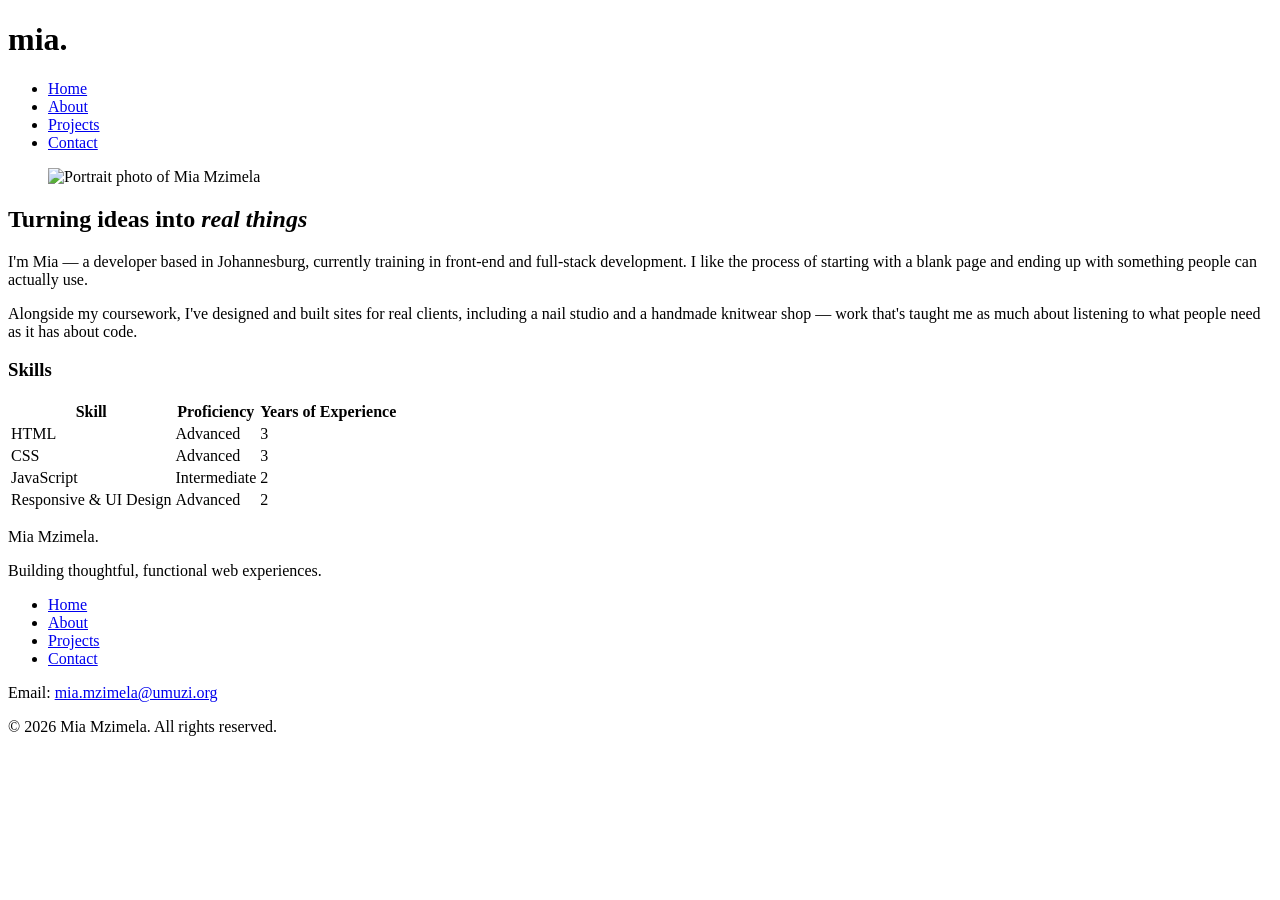
==== about.html @ fa8f6177 "Rewrite home and about page; edited about page layout Wrote bio content. Old layout had the photo st" ====
<!DOCTYPE html>
<html lang="en">
<head>
    <meta charset="UTF-8">
    <meta name="viewport" content="width=device-width, initial-scale=1.0">
    <link rel="preconnect" href="https://fonts.googleapis.com">
    <link rel="preconnect" href="https://fonts.gstatic.com" crossorigin>
    <link href="https://fonts.googleapis.com/css2?family=Playfair+Display:ital,wght@0,600;0,700;1,600&family=Work+Sans:wght@300;400;500;600&display=swap" rel="stylesheet">
    <link rel="stylesheet" href="css/styles.css">
    <title>Portfolio - About</title>
</head>
<body>
    <header id="site-header">
        <h1>mia.</h1>
        <nav>
            <ul>
                <li><a href="index.html">Home</a></li>
                <li><a href="about.html" aria-current="page">About</a></li>
                <li><a href="projects.html">Projects</a></li>
                <li><a href="contact.html">Contact</a></li>
            </ul>
        </nav>
    </header>

    <main>
        <!-- Two-column intro: photo + bio, no wrapper divs needed -->
        <section class="about-hero">
            <figure class="about-photo">
                <img src="images/profile.jpg" alt="Portrait photo of Mia Mzimela">
            </figure>
            <section class="about-text">
                <h2>Turning ideas into <em>real things</em></h2>
                <p>I'm Mia — a developer based in Johannesburg, currently training in front-end and full-stack development. I like the process of starting with a blank page and ending up with something people can actually use.</p>
                <p>Alongside my coursework, I've designed and built sites for real clients, including a nail studio and a handmade knitwear shop — work that's taught me as much about listening to what people need as it has about code.</p>
            </section>
        </section>

        <section class="skills">
            <h3>Skills</h3>
            <!-- Data table showing skills and proficiency level -->
            <table>
                <thead>
                    <tr>
                        <th scope="col">Skill</th>
                        <th scope="col">Proficiency</th>
                        <th scope="col">Years of Experience</th>
                    </tr>
                </thead>
                <tbody>
                    <tr>
                        <td>HTML</td>
                        <td>Advanced</td>
                        <td>3</td>
                    </tr>
                    <tr>
                        <td>CSS</td>
                        <td>Advanced</td>
                        <td>3</td>
                    </tr>
                    <tr>
                        <td>JavaScript</td>
                        <td>Intermediate</td>
                        <td>2</td>
                    </tr>
                    <tr>
                        <td>Responsive &amp; UI Design</td>
                        <td>Advanced</td>
                        <td>2</td>
                    </tr>
                </tbody>
            </table>
        </section>
    </main>

    <footer id="site-footer">
        <div class="footer-columns">
            <div class="footer-brand">
                <p class="footer-logo">Mia Mzimela.</p>
                <p class="footer-tagline">Building thoughtful, functional web experiences.</p>
            </div>
            <ul class="footer-links">
                <li><a href="index.html">Home</a></li>
                <li><a href="about.html">About</a></li>
                <li><a href="projects.html">Projects</a></li>
                <li><a href="contact.html">Contact</a></li>
            </ul>
            <p class="footer-contact">Email: <a href="mailto:mia.mzimela@umuzi.org">mia.mzimela@umuzi.org</a></p>
        </div>
        <p class="footer-bottom">&copy; 2026 Mia Mzimela. All rights reserved.</p>
    </footer>
</body>
</html>
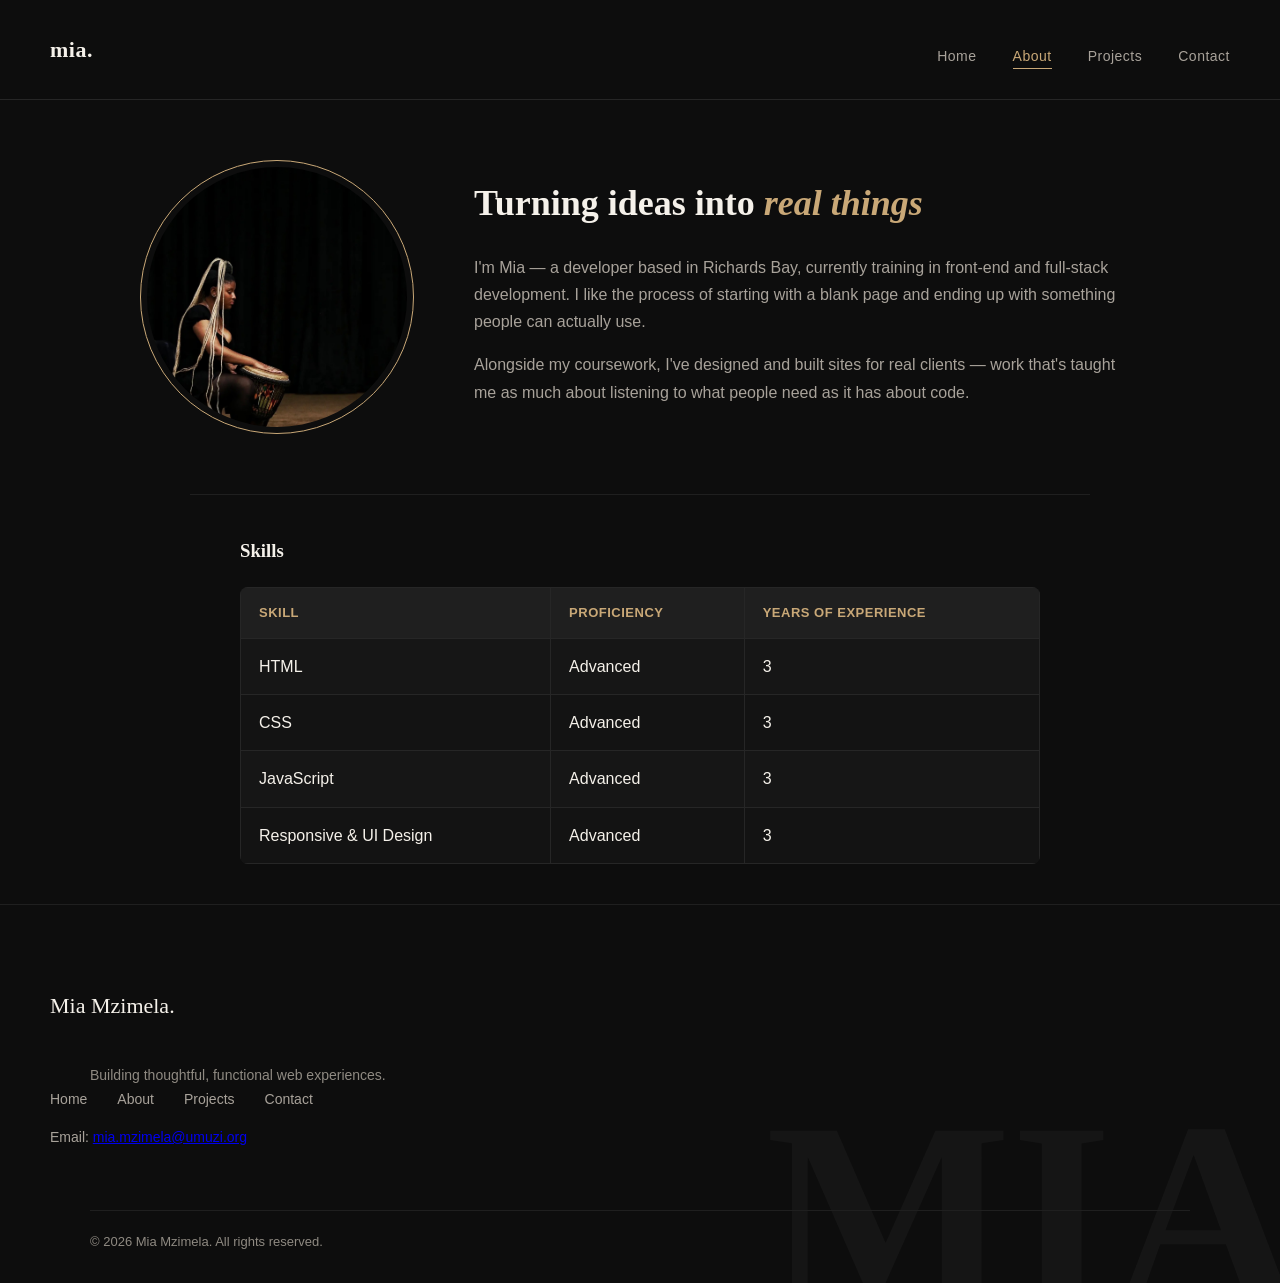
==== commit d25cac0d: "Updates on homepage and about section. Added social media links on the footer. Updated the table on " ====
--- a/about.html
+++ b/about.html
@@ -30,8 +30,8 @@
             </figure>
             <section class="about-text">
                 <h2>Turning ideas into <em>real things</em></h2>
-                <p>I'm Mia — a developer based in Johannesburg, currently training in front-end and full-stack development. I like the process of starting with a blank page and ending up with something people can actually use.</p>
-                <p>Alongside my coursework, I've designed and built sites for real clients, including a nail studio and a handmade knitwear shop — work that's taught me as much about listening to what people need as it has about code.</p>
+                <p>I'm Mia — a developer based in Richards Bay, currently training in front-end and full-stack development. I like the process of starting with a blank page and ending up with something people can actually use.</p>
+                <p>Alongside my coursework, I've designed and built sites for real clients — work that's taught me as much about listening to what people need as it has about code.</p>
             </section>
         </section>
 
@@ -59,13 +59,13 @@
                     </tr>
                     <tr>
                         <td>JavaScript</td>
-                        <td>Intermediate</td>
-                        <td>2</td>
+                        <td>Advanced</td>
+                        <td>3</td>
                     </tr>
                     <tr>
                         <td>Responsive &amp; UI Design</td>
                         <td>Advanced</td>
-                        <td>2</td>
+                        <td>3</td>
                     </tr>
                 </tbody>
             </table>
--- a/css/styles.css
+++ b/css/styles.css
@@ -0,0 +1,585 @@
+/* styles.css
+   Went with a dark, editorial look for this - near-black background,
+   gold accent colour, serif headings (Playfair Display) paired with
+   Work Sans for body text.
+   Roughly organised top to bottom in the order things appear on the
+   page: header/nav, then each page's main sections, then the footer. */
+
+/* just resetting the defaults browsers add, and setting the base font/colours */
+body {
+    font-family: 'Work Sans', Arial, sans-serif;
+    margin: 0;
+    padding: 0;
+    color: #f5f1ea;
+    background-color: #0d0d0d;
+    line-height: 1.7;
+    font-weight: 300;
+}
+
+h1, h2, h3 {
+    font-family: 'Playfair Display', Georgia, serif;
+    color: #f5f1ea;
+    font-weight: 700;
+    margin-top: 0;
+}
+
+/* header + nav bar */
+
+/* only one header per page so an ID is fine here */
+#site-header {
+    background-color: #0d0d0d;
+    color: #f5f1ea;
+    padding: 30px 50px;
+    border-bottom: 1px solid #262626;
+    display: flex;
+    justify-content: space-between;
+    align-items: center;
+    flex-wrap: wrap;
+}
+
+header h1 {
+    margin: 0;
+    font-size: 22px;
+    letter-spacing: 0.5px;
+}
+
+/* only want this ul styling inside the nav, not any other list on the page */
+nav ul {
+    list-style: none;
+    display: flex;
+    justify-content: center;
+    gap: 36px;
+    margin: 12px 0 0;
+    padding: 0;
+    flex-wrap: wrap;
+}
+
+/* same idea - scoping this to just the nav links */
+nav li a {
+    color: #a8a29a;
+    text-decoration: none;
+    font-weight: 500;
+    font-size: 14px;
+    letter-spacing: 0.5px;
+    padding-bottom: 4px;
+    border-bottom: 1px solid transparent;
+    transition: color 0.2s ease-in-out, border-color 0.2s ease-in-out;
+}
+
+/* nav link hover */
+nav li a:hover {
+    color: #c9a877;
+    border-bottom: 1px solid #c9a877;
+}
+
+/* keyboard users need a visible focus state too, not just mouse hover */
+nav li a:focus {
+    outline: 2px solid #c9a877;
+    outline-offset: 4px;
+}
+
+/* highlights whatever page you're currently on (set via aria-current in the html) */
+nav li a[aria-current="page"] {
+    color: #c9a877;
+    border-bottom: 1px solid #c9a877;
+}
+
+/* homepage hero */
+.hero {
+    padding: 90px 50px;
+    margin: 0;
+    background-color: #0d0d0d;
+    color: #f5f1ea;
+    text-align: center;
+}
+
+.hero h2 {
+    font-size: 46px;
+    color: #f5f1ea;
+    margin-bottom: 20px;
+}
+
+.hero p {
+    font-size: 17px;
+    color: #a8a29a;
+    max-width: 520px;
+    margin: 0 auto 30px;
+}
+
+.hero img {
+    width: 100%;
+    max-width: 560px;
+    margin-top: 10px;
+    border: 1px solid #262626;
+    border-radius: 6px;
+}
+
+/* the two buttons under the hero text */
+.hero-actions {
+    display: flex;
+    justify-content: center;
+    gap: 16px;
+    margin-bottom: 40px;
+    flex-wrap: wrap;
+}
+
+.btn {
+    display: inline-block;
+    padding: 12px 28px;
+    border-radius: 4px;
+    font-size: 14px;
+    font-weight: 600;
+    text-decoration: none;
+    transition: all 0.2s ease-in-out;
+}
+
+.btn-primary {
+    background-color: #c9a877;
+    color: #0d0d0d;
+    border: 1px solid #c9a877;
+}
+
+.btn-primary:hover {
+    background-color: #dbbb8e;
+}
+
+.btn-outline {
+    background-color: transparent;
+    color: #f5f1ea;
+    border: 1px solid #333;
+}
+
+.btn-outline:hover {
+    border-color: #c9a877;
+    color: #c9a877;
+}
+
+/* the 'read more about me' link on the homepage */
+.text-link {
+    color: #c9a877;
+    text-decoration: none;
+    font-weight: 500;
+    border-bottom: 1px solid transparent;
+}
+
+.text-link:hover {
+    border-bottom: 1px solid #c9a877;
+}
+
+/* generic section padding, reused in a few places */
+.intro,
+.skills {
+    padding: 40px 50px;
+    margin: 0 auto;
+    max-width: 800px;
+    background-color: #0d0d0d;
+    border-top: 1px solid #1f1f1f;
+}
+
+/* about page - photo next to bio text */
+.about-hero {
+    display: flex;
+    gap: 60px;
+    padding: 60px 50px;
+    max-width: 1000px;
+    margin: 0 auto;
+    align-items: center;
+    flex-wrap: wrap;
+}
+
+.about-photo {
+    margin: 0;
+    flex: 0 0 260px;
+}
+
+.about-photo img {
+    display: block;
+    width: 260px;
+    height: 260px;
+    object-fit: cover;
+    border: 1px solid #c9a877;
+    border-radius: 50%;
+    padding: 6px;
+}
+
+.about-text {
+    flex: 1 1 400px;
+}
+
+.about-text h2 {
+    font-size: 36px;
+    margin-bottom: 20px;
+}
+
+.about-text em {
+    color: #c9a877;
+    font-style: italic;
+}
+
+.about-text p {
+    color: #a8a29a;
+    margin-bottom: 16px;
+}
+
+/* skills table on the about page */
+table {
+    width: 100%;
+    border-collapse: collapse;
+    margin-top: 20px;
+    background-color: #161616;
+    border-radius: 8px;
+    overflow: hidden;
+}
+
+th, td {
+    border: 1px solid #262626;
+    padding: 14px 18px;
+    text-align: left;
+}
+
+thead {
+    background-color: #1f1f1f;
+    color: #c9a877;
+}
+
+thead th {
+    font-weight: 600;
+    letter-spacing: 0.5px;
+    text-transform: uppercase;
+    font-size: 13px;
+}
+
+/* zebra stripes so the rows are easier to read */
+tbody tr:nth-child(even) {
+    background-color: #131313;
+}
+
+tbody tr:hover {
+    background-color: #1c1c1c;
+}
+
+/* project cards - going for a little browser-window look */
+.project {
+    max-width: 800px;
+    background-color: #161616;
+    border: 1px solid #262626;
+    border-radius: 10px;
+    padding: 0 0 30px;
+    margin: 30px auto;
+    overflow: hidden;
+}
+
+/* the red/yellow/green dots, like a mac browser window */
+.project h2 {
+    font-family: 'Work Sans', Arial, sans-serif;
+    font-size: 15px;
+    font-weight: 500;
+    color: #a8a29a;
+    background-color: #1f1f1f;
+    padding: 14px 20px;
+    margin: 0;
+    border-bottom: 1px solid #262626;
+    position: relative;
+    padding-left: 85px;
+}
+
+.project h2::before {
+    content: "";
+    position: absolute;
+    left: 20px;
+    top: 50%;
+    transform: translateY(-50%);
+    width: 11px;
+    height: 11px;
+    border-radius: 50%;
+    background-color: #e0605a;
+    box-shadow: 18px 0 0 #e0b04a, 36px 0 0 #5cb670;
+}
+
+.project img {
+    width: 100%;
+    display: block;
+    margin: 0;
+    border: none;
+    border-radius: 0;
+}
+
+.project p {
+    padding: 0 30px;
+    margin-top: 20px;
+    color: #a8a29a;
+}
+
+/* contact page layout */
+.contact-layout {
+    display: flex;
+    gap: 70px;
+    max-width: 1100px;
+    margin: 0 auto;
+    padding: 70px 50px;
+    flex-wrap: wrap;
+}
+
+.contact-intro {
+    flex: 1 1 320px;
+}
+
+/* small label above the big heading */
+.eyebrow {
+    color: #c9a877;
+    font-size: 13px;
+    font-weight: 600;
+    letter-spacing: 1.5px;
+    text-transform: uppercase;
+    margin: 0 0 12px;
+}
+
+.contact-intro h2 {
+    font-size: 44px;
+    margin-bottom: 24px;
+}
+
+.accent-dot {
+    color: #c9a877;
+}
+
+.contact-intro > p {
+    color: #a8a29a;
+    max-width: 380px;
+    margin-bottom: 30px;
+}
+
+.contact-email-label {
+    font-size: 12px;
+    letter-spacing: 1px;
+    text-transform: uppercase;
+    color: #6f6a62;
+    margin-bottom: 6px;
+}
+
+.contact-email a {
+    color: #f5f1ea;
+    font-size: 18px;
+    font-weight: 600;
+    text-decoration: none;
+}
+
+.contact-email a:hover {
+    color: #c9a877;
+}
+
+/* the actual form fields */
+.contact-form {
+    flex: 1 1 400px;
+    background-color: #0d0d0d;
+}
+
+.form-group {
+    margin-bottom: 22px;
+}
+
+.form-group label,
+fieldset legend {
+    display: block;
+    font-weight: 500;
+    font-size: 12px;
+    letter-spacing: 1px;
+    text-transform: uppercase;
+    color: #a8a29a;
+    margin-bottom: 8px;
+}
+
+/* rounded input boxes - wanted these to feel more like a real product form, not a boring html form */
+input[type="text"],
+input[type="email"],
+textarea,
+select {
+    width: 100%;
+    padding: 14px 16px;
+    border: 1px solid #262626;
+    border-radius: 10px;
+    font-family: 'Work Sans', Arial, sans-serif;
+    font-size: 15px;
+    box-sizing: border-box;
+    background-color: #171717;
+    color: #f5f1ea;
+}
+
+input::placeholder,
+textarea::placeholder {
+    color: #6f6a62;
+}
+
+textarea {
+    min-height: 130px;
+    resize: vertical;
+}
+
+/* gold border when you click into a field */
+input:focus,
+textarea:focus,
+select:focus {
+    outline: none;
+    border-color: #c9a877;
+}
+
+fieldset {
+    border: 1px solid #262626;
+    border-radius: 10px;
+    padding: 16px 18px;
+    margin-bottom: 22px;
+    background-color: #171717;
+}
+
+fieldset input[type="radio"] {
+    margin-right: 8px;
+    accent-color: #c9a877;
+}
+
+.radio-option label {
+    display: inline;
+    font-weight: 400;
+    text-transform: none;
+    letter-spacing: 0;
+    font-size: 15px;
+    color: #f5f1ea;
+    margin: 0;
+}
+
+.radio-option {
+    display: flex;
+    align-items: center;
+    margin-bottom: 10px;
+}
+
+.contact-form p.form-group {
+    margin-top: 0;
+}
+
+button[type="submit"] {
+    background-color: #c9a877;
+    color: #0d0d0d;
+    border: none;
+    padding: 16px 30px;
+    font-size: 15px;
+    font-weight: 600;
+    border-radius: 999px;
+    cursor: pointer;
+    transition: background-color 0.2s ease-in-out;
+    width: 100%;
+    display: flex;
+    align-items: center;
+    justify-content: center;
+    gap: 10px;
+}
+
+/* button hover */
+button[type="submit"]:hover {
+    background-color: #dbbb8e;
+}
+
+/* footer */
+
+/* again, only one footer per page so ID is fine */
+#site-footer {
+    background-color: #0d0d0d;
+    color: #a8a29a;
+    padding: 60px 50px 30px;
+    border-top: 1px solid #1f1f1f;
+    font-size: 14px;
+    position: relative;
+    overflow: hidden;
+}
+
+/* giant faint "MIA" text sitting behind everything - pure CSS, no extra element needed */
+#site-footer::after {
+    content: "MIA";
+    position: absolute;
+    right: -20px;
+    bottom: -60px;
+    font-family: 'Playfair Display', Georgia, serif;
+    font-size: 260px;
+    font-weight: 700;
+    color: rgb(245 241 234 / 3%);
+    line-height: 1;
+    pointer-events: none;
+    z-index: 0;
+}
+
+.footer-top {
+    display: flex;
+    justify-content: space-between;
+    align-items: center;
+    flex-wrap: wrap;
+    gap: 24px;
+    max-width: 1100px;
+    margin: 0 auto;
+    position: relative;
+    z-index: 1;
+}
+
+.footer-logo {
+    font-family: 'Playfair Display', Georgia, serif;
+    font-size: 22px;
+    color: #f5f1ea;
+    text-decoration: none;
+}
+
+.footer-links {
+    list-style: none;
+    margin: 0;
+    padding: 0;
+    display: flex;
+    gap: 30px;
+}
+
+.footer-links a {
+    color: #a8a29a;
+    text-decoration: none;
+}
+
+.footer-links a:hover {
+    color: #c9a877;
+}
+
+/* row of little circular icon buttons for social links */
+.footer-social {
+    display: flex;
+    gap: 12px;
+}
+
+.footer-social a {
+    display: flex;
+    align-items: center;
+    justify-content: center;
+    width: 38px;
+    height: 38px;
+    border: 1px solid #333;
+    border-radius: 50%;
+    color: #a8a29a;
+    transition: all 0.2s ease-in-out;
+}
+
+.footer-social a:hover {
+    border-color: #c9a877;
+    color: #c9a877;
+}
+
+.footer-tagline {
+    max-width: 1100px;
+    margin: 40px auto 0;
+    color: #8f8a82;
+    position: relative;
+    z-index: 1;
+}
+
+.footer-bottom {
+    max-width: 1100px;
+    margin: 60px auto 0;
+    padding-top: 20px;
+    border-top: 1px solid #1f1f1f;
+    font-size: 13px;
+    color: #8f8a82;
+    position: relative;
+    z-index: 1;
+}
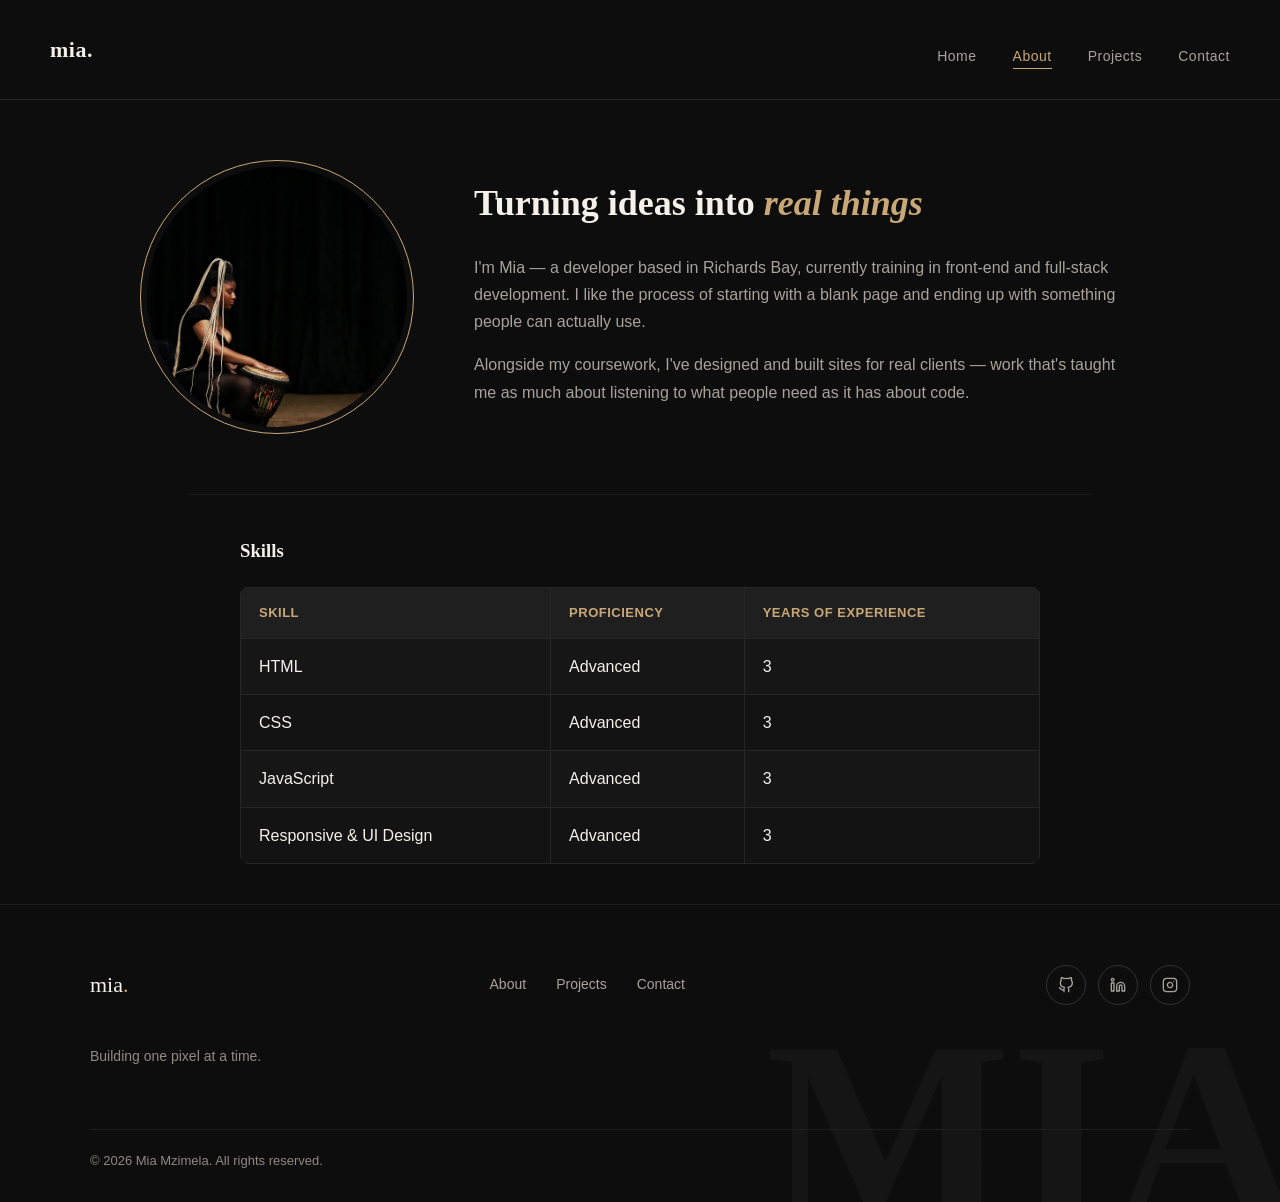
==== commit 9f466842: "Update footer Updated the footer on the about, projects and contact pages." ====
--- a/about.html
+++ b/about.html
@@ -72,20 +72,27 @@
         </section>
     </main>
 
-    <footer id="site-footer">
-        <div class="footer-columns">
-            <div class="footer-brand">
-                <p class="footer-logo">Mia Mzimela.</p>
-                <p class="footer-tagline">Building thoughtful, functional web experiences.</p>
-            </div>
+  <footer id="site-footer">
+        <div class="footer-top">
+            <a href="index.html" class="footer-logo">mia<span class="accent-dot">.</span></a>
             <ul class="footer-links">
-                <li><a href="index.html">Home</a></li>
                 <li><a href="about.html">About</a></li>
                 <li><a href="projects.html">Projects</a></li>
                 <li><a href="contact.html">Contact</a></li>
             </ul>
-            <p class="footer-contact">Email: <a href="mailto:mia.mzimela@umuzi.org">mia.mzimela@umuzi.org</a></p>
+            <div class="footer-social">
+                <a href="#" aria-label="GitHub profile">
+                    <svg xmlns="https://github.com/miamzimela" width="16" height="16" viewBox="0 0 24 24" fill="none" stroke="currentColor" stroke-width="2" stroke-linecap="round" stroke-linejoin="round"><path d="M9 19c-5 1.5-5-2.5-7-3m14 6v-3.87a3.37 3.37 0 0 0-.94-2.61c3.14-.35 6.44-1.54 6.44-7A5.44 5.44 0 0 0 20 4.77 5.07 5.07 0 0 0 19.91 1S18.73.65 16 2.48a13.38 13.38 0 0 0-7 0C6.27.65 5.09 1 5.09 1A5.07 5.07 0 0 0 5 4.77a5.44 5.44 0 0 0-1.5 3.78c0 5.42 3.3 6.61 6.44 7A3.37 3.37 0 0 0 9 18.13V22"></path></svg>
+                </a>
+                <a href="#" aria-label="LinkedIn profile">
+                    <svg xmlns="http://www.linkedin.com/in/mia-mzimela-8a47a6213" width="16" height="16" viewBox="0 0 24 24" fill="none" stroke="currentColor" stroke-width="2" stroke-linecap="round" stroke-linejoin="round"><path d="M16 8a6 6 0 0 1 6 6v7h-4v-7a2 2 0 0 0-2-2 2 2 0 0 0-2 2v7h-4v-7a6 6 0 0 1 6-6z"></path><rect x="2" y="9" width="4" height="12"></rect><circle cx="4" cy="4" r="2"></circle></svg>
+                </a>
+                <a href="#" aria-label="Instagram profile">
+                    <svg xmlns="https://www.instagram.com/mia_mzimela?stkn=MXh3cGQzcW02a2J4dg%3D%3D&utm_source=qr" width="16" height="16" viewBox="0 0 24 24" fill="none" stroke="currentColor" stroke-width="2" stroke-linecap="round" stroke-linejoin="round"><rect x="2" y="2" width="20" height="20" rx="5" ry="5"></rect><path d="M16 11.37A4 4 0 1 1 12.63 8 4 4 0 0 1 16 11.37z"></path><line x1="17.5" y1="6.5" x2="17.51" y2="6.5"></line></svg>
+                </a>
+            </div>
         </div>
+        <p class="footer-tagline">Building one pixel at a time.</p>
         <p class="footer-bottom">&copy; 2026 Mia Mzimela. All rights reserved.</p>
     </footer>
 </body>
--- a/css/styles.css
+++ b/css/styles.css
@@ -84,13 +84,51 @@
     border-bottom: 1px solid #c9a877;
 }
 
-/* homepage hero */
+/* homepage hero - the img tag fills the whole section like a background would, */
+
+/* but it stays a real img so it keeps its alt text and still counts toward */
+
+/* the 5+ images requirement (a CSS background-image wouldn't) */
 .hero {
+    position: relative;
+    overflow: hidden;
+    min-height: 640px;
+    display: flex;
+    flex-direction: column;
+    align-items: center;
+    justify-content: center;
     padding: 90px 50px;
     margin: 0;
-    background-color: #0d0d0d;
     color: #f5f1ea;
     text-align: center;
+}
+
+.hero img {
+    position: absolute;
+    inset: 0;
+    width: 100%;
+    height: 100%;
+    object-fit: cover;
+    z-index: 0;
+    margin: 0;
+    border: none;
+    border-radius: 0;
+}
+
+/* dark scrim over the photo so the text stays readable no matter what photo goes here */
+.hero::before {
+    content: "";
+    position: absolute;
+    inset: 0;
+    background: linear-gradient(180deg, rgb(13 13 13 / 55%), rgb(13 13 13 / 85%));
+    z-index: 1;
+}
+
+.hero h2,
+.hero p,
+.hero-actions {
+    position: relative;
+    z-index: 2;
 }
 
 .hero h2 {
@@ -101,17 +139,9 @@
 
 .hero p {
     font-size: 17px;
-    color: #a8a29a;
+    color: #d8d3ca;
     max-width: 520px;
     margin: 0 auto 30px;
-}
-
-.hero img {
-    width: 100%;
-    max-width: 560px;
-    margin-top: 10px;
-    border: 1px solid #262626;
-    border-radius: 6px;
 }
 
 /* the two buttons under the hero text */
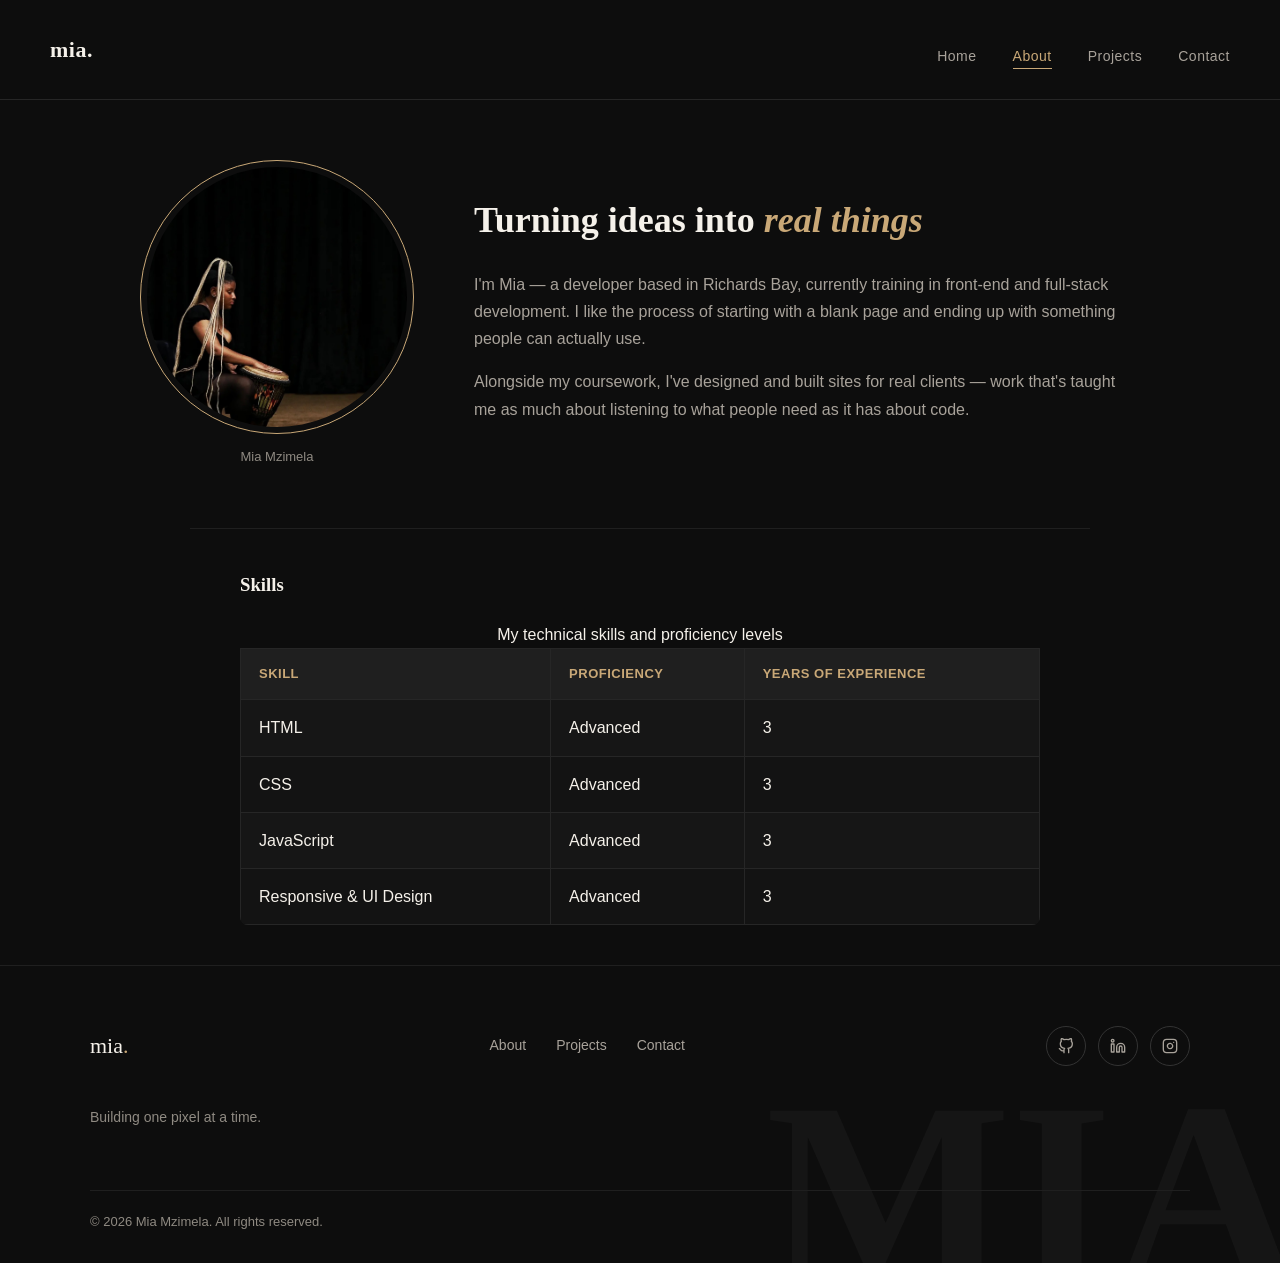
==== commit e63401af: "Add table caption and figure/figcaption throughout Added a caption to the skills table and figcaptio" ====
--- a/about.html
+++ b/about.html
@@ -3,6 +3,7 @@
 <head>
     <meta charset="UTF-8">
     <meta name="viewport" content="width=device-width, initial-scale=1.0">
+    <meta name="description" content="Learn more about Mia Mzimela, a front-end developer in training, and see her skills and background.">
     <link rel="preconnect" href="https://fonts.googleapis.com">
     <link rel="preconnect" href="https://fonts.gstatic.com" crossorigin>
     <link href="https://fonts.googleapis.com/css2?family=Playfair+Display:ital,wght@0,600;0,700;1,600&family=Work+Sans:wght@300;400;500;600&display=swap" rel="stylesheet">
@@ -27,6 +28,7 @@
         <section class="about-hero">
             <figure class="about-photo">
                 <img src="images/profile.jpg" alt="Portrait photo of Mia Mzimela">
+                <figcaption>Mia Mzimela</figcaption>
             </figure>
             <section class="about-text">
                 <h2>Turning ideas into <em>real things</em></h2>
@@ -39,6 +41,7 @@
             <h3>Skills</h3>
             <!-- Data table showing skills and proficiency level -->
             <table>
+                <caption>My technical skills and proficiency levels</caption>
                 <thead>
                     <tr>
                         <th scope="col">Skill</th>
@@ -72,7 +75,8 @@
         </section>
     </main>
 
-  <footer id="site-footer">
+  <!-- footer -->
+    <footer id="site-footer">
         <div class="footer-top">
             <a href="index.html" class="footer-logo">mia<span class="accent-dot">.</span></a>
             <ul class="footer-links">
@@ -81,14 +85,14 @@
                 <li><a href="contact.html">Contact</a></li>
             </ul>
             <div class="footer-social">
-                <a href="#" aria-label="GitHub profile">
-                    <svg xmlns="https://github.com/miamzimela" width="16" height="16" viewBox="0 0 24 24" fill="none" stroke="currentColor" stroke-width="2" stroke-linecap="round" stroke-linejoin="round"><path d="M9 19c-5 1.5-5-2.5-7-3m14 6v-3.87a3.37 3.37 0 0 0-.94-2.61c3.14-.35 6.44-1.54 6.44-7A5.44 5.44 0 0 0 20 4.77 5.07 5.07 0 0 0 19.91 1S18.73.65 16 2.48a13.38 13.38 0 0 0-7 0C6.27.65 5.09 1 5.09 1A5.07 5.07 0 0 0 5 4.77a5.44 5.44 0 0 0-1.5 3.78c0 5.42 3.3 6.61 6.44 7A3.37 3.37 0 0 0 9 18.13V22"></path></svg>
+                <a href="https://github.com/miamzimela" target="_blank" rel="noopener noreferrer" aria-label="GitHub profile">
+                    <svg xmlns="http://www.w3.org/2000/svg" width="16" height="16" viewBox="0 0 24 24" fill="none" stroke="currentColor" stroke-width="2" stroke-linecap="round" stroke-linejoin="round"><path d="M9 19c-5 1.5-5-2.5-7-3m14 6v-3.87a3.37 3.37 0 0 0-.94-2.61c3.14-.35 6.44-1.54 6.44-7A5.44 5.44 0 0 0 20 4.77 5.07 5.07 0 0 0 19.91 1S18.73.65 16 2.48a13.38 13.38 0 0 0-7 0C6.27.65 5.09 1 5.09 1A5.07 5.07 0 0 0 5 4.77a5.44 5.44 0 0 0-1.5 3.78c0 5.42 3.3 6.61 6.44 7A3.37 3.37 0 0 0 9 18.13V22"></path></svg>
                 </a>
-                <a href="#" aria-label="LinkedIn profile">
-                    <svg xmlns="http://www.linkedin.com/in/mia-mzimela-8a47a6213" width="16" height="16" viewBox="0 0 24 24" fill="none" stroke="currentColor" stroke-width="2" stroke-linecap="round" stroke-linejoin="round"><path d="M16 8a6 6 0 0 1 6 6v7h-4v-7a2 2 0 0 0-2-2 2 2 0 0 0-2 2v7h-4v-7a6 6 0 0 1 6-6z"></path><rect x="2" y="9" width="4" height="12"></rect><circle cx="4" cy="4" r="2"></circle></svg>
+                <a href="https://www.linkedin.com/in/mia-mzimela-8a47a6213" target="_blank" rel="noopener noreferrer" aria-label="LinkedIn profile">
+                    <svg xmlns="http://www.w3.org/2000/svg" width="16" height="16" viewBox="0 0 24 24" fill="none" stroke="currentColor" stroke-width="2" stroke-linecap="round" stroke-linejoin="round"><path d="M16 8a6 6 0 0 1 6 6v7h-4v-7a2 2 0 0 0-2-2 2 2 0 0 0-2 2v7h-4v-7a6 6 0 0 1 6-6z"></path><rect x="2" y="9" width="4" height="12"></rect><circle cx="4" cy="4" r="2"></circle></svg>
                 </a>
-                <a href="#" aria-label="Instagram profile">
-                    <svg xmlns="https://www.instagram.com/mia_mzimela?stkn=MXh3cGQzcW02a2J4dg%3D%3D&utm_source=qr" width="16" height="16" viewBox="0 0 24 24" fill="none" stroke="currentColor" stroke-width="2" stroke-linecap="round" stroke-linejoin="round"><rect x="2" y="2" width="20" height="20" rx="5" ry="5"></rect><path d="M16 11.37A4 4 0 1 1 12.63 8 4 4 0 0 1 16 11.37z"></path><line x1="17.5" y1="6.5" x2="17.51" y2="6.5"></line></svg>
+                <a href="https://www.instagram.com/mia_mzimela" target="_blank" rel="noopener noreferrer" aria-label="Instagram profile">
+                    <svg xmlns="http://www.w3.org/2000/svg" width="16" height="16" viewBox="0 0 24 24" fill="none" stroke="currentColor" stroke-width="2" stroke-linecap="round" stroke-linejoin="round"><rect x="2" y="2" width="20" height="20" rx="5" ry="5"></rect><path d="M16 11.37A4 4 0 1 1 12.63 8 4 4 0 0 1 16 11.37z"></path><line x1="17.5" y1="6.5" x2="17.51" y2="6.5"></line></svg>
                 </a>
             </div>
         </div>
--- a/css/styles.css
+++ b/css/styles.css
@@ -230,6 +230,13 @@
     border: 1px solid #c9a877;
     border-radius: 50%;
     padding: 6px;
+}
+
+.about-photo figcaption {
+    text-align: center;
+    margin-top: 12px;
+    font-size: 13px;
+    color: #8f8a82;
 }
 
 .about-text {
@@ -326,12 +333,24 @@
     box-shadow: 18px 0 0 #e0b04a, 36px 0 0 #5cb670;
 }
 
+.project figure {
+    margin: 0;
+}
+
 .project img {
     width: 100%;
     display: block;
     margin: 0;
     border: none;
     border-radius: 0;
+}
+
+.project figcaption {
+    padding: 10px 20px;
+    font-size: 13px;
+    color: #8f8a82;
+    background-color: #1a1a1a;
+    border-bottom: 1px solid #262626;
 }
 
 .project p {
@@ -422,6 +441,7 @@
 /* rounded input boxes - wanted these to feel more like a real product form, not a boring html form */
 input[type="text"],
 input[type="email"],
+input[type="tel"],
 textarea,
 select {
     width: 100%;
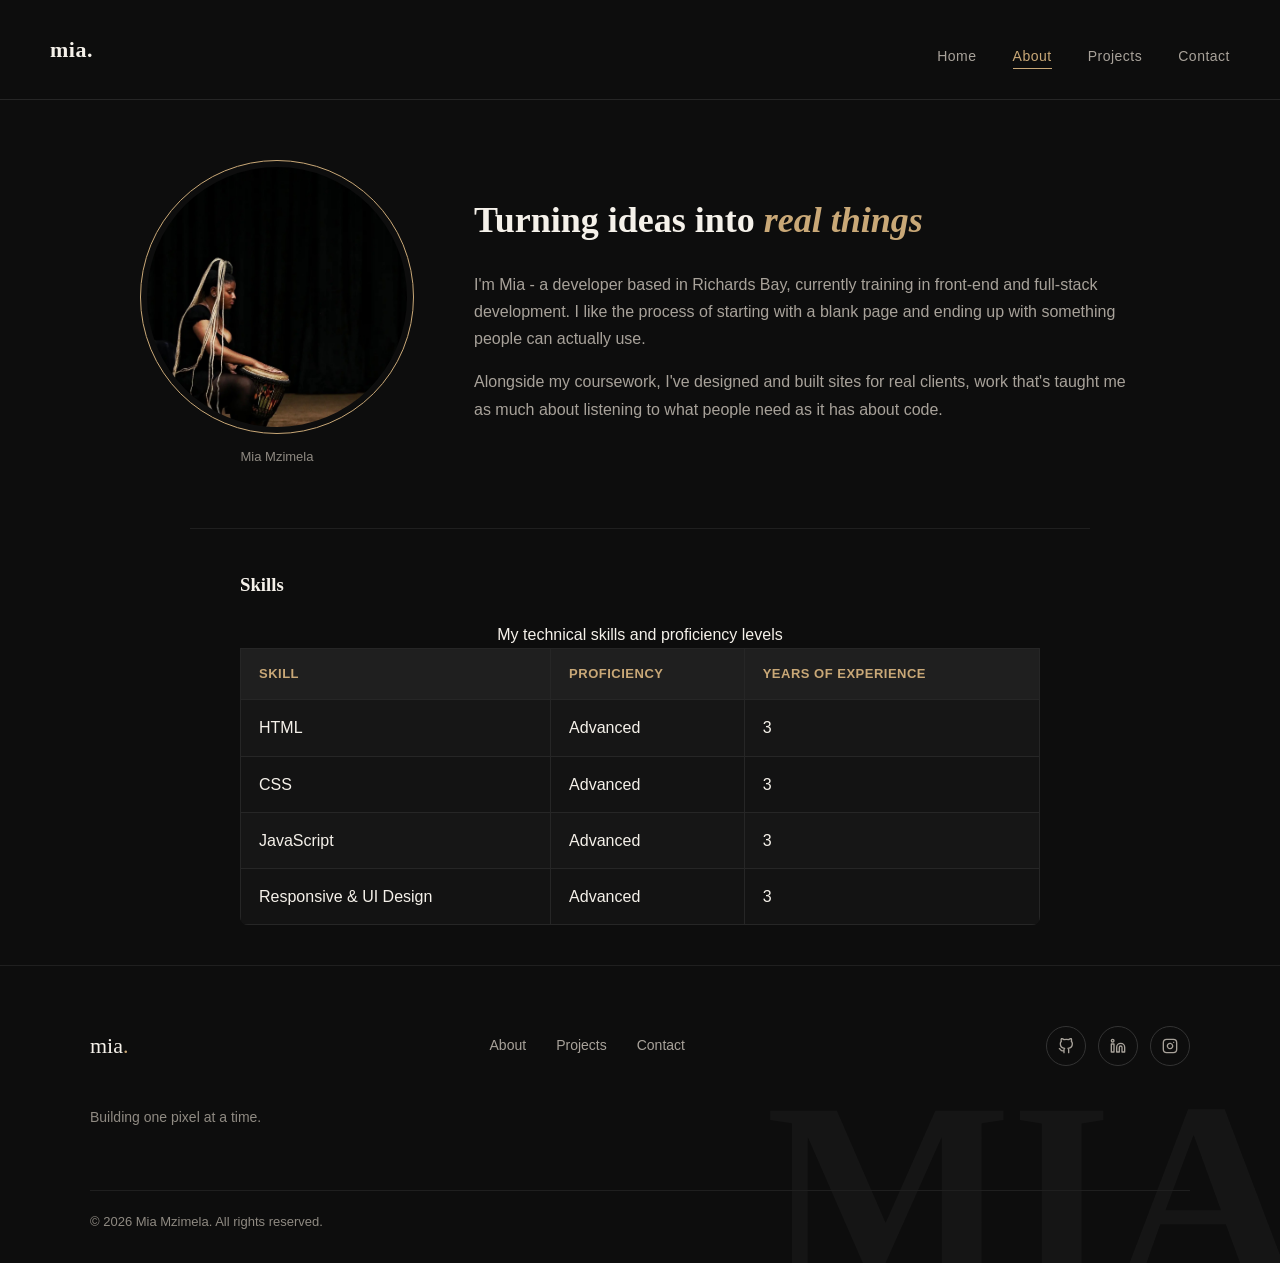
==== commit b297d34a: "Updated figcaptions." ====
--- a/about.html
+++ b/about.html
@@ -32,8 +32,8 @@
             </figure>
             <section class="about-text">
                 <h2>Turning ideas into <em>real things</em></h2>
-                <p>I'm Mia — a developer based in Richards Bay, currently training in front-end and full-stack development. I like the process of starting with a blank page and ending up with something people can actually use.</p>
-                <p>Alongside my coursework, I've designed and built sites for real clients — work that's taught me as much about listening to what people need as it has about code.</p>
+                <p>I'm Mia - a developer based in Richards Bay, currently training in front-end and full-stack development. I like the process of starting with a blank page and ending up with something people can actually use.</p>
+                <p>Alongside my coursework, I've designed and built sites for real clients, work that's taught me as much about listening to what people need as it has about code.</p>
             </section>
         </section>
 
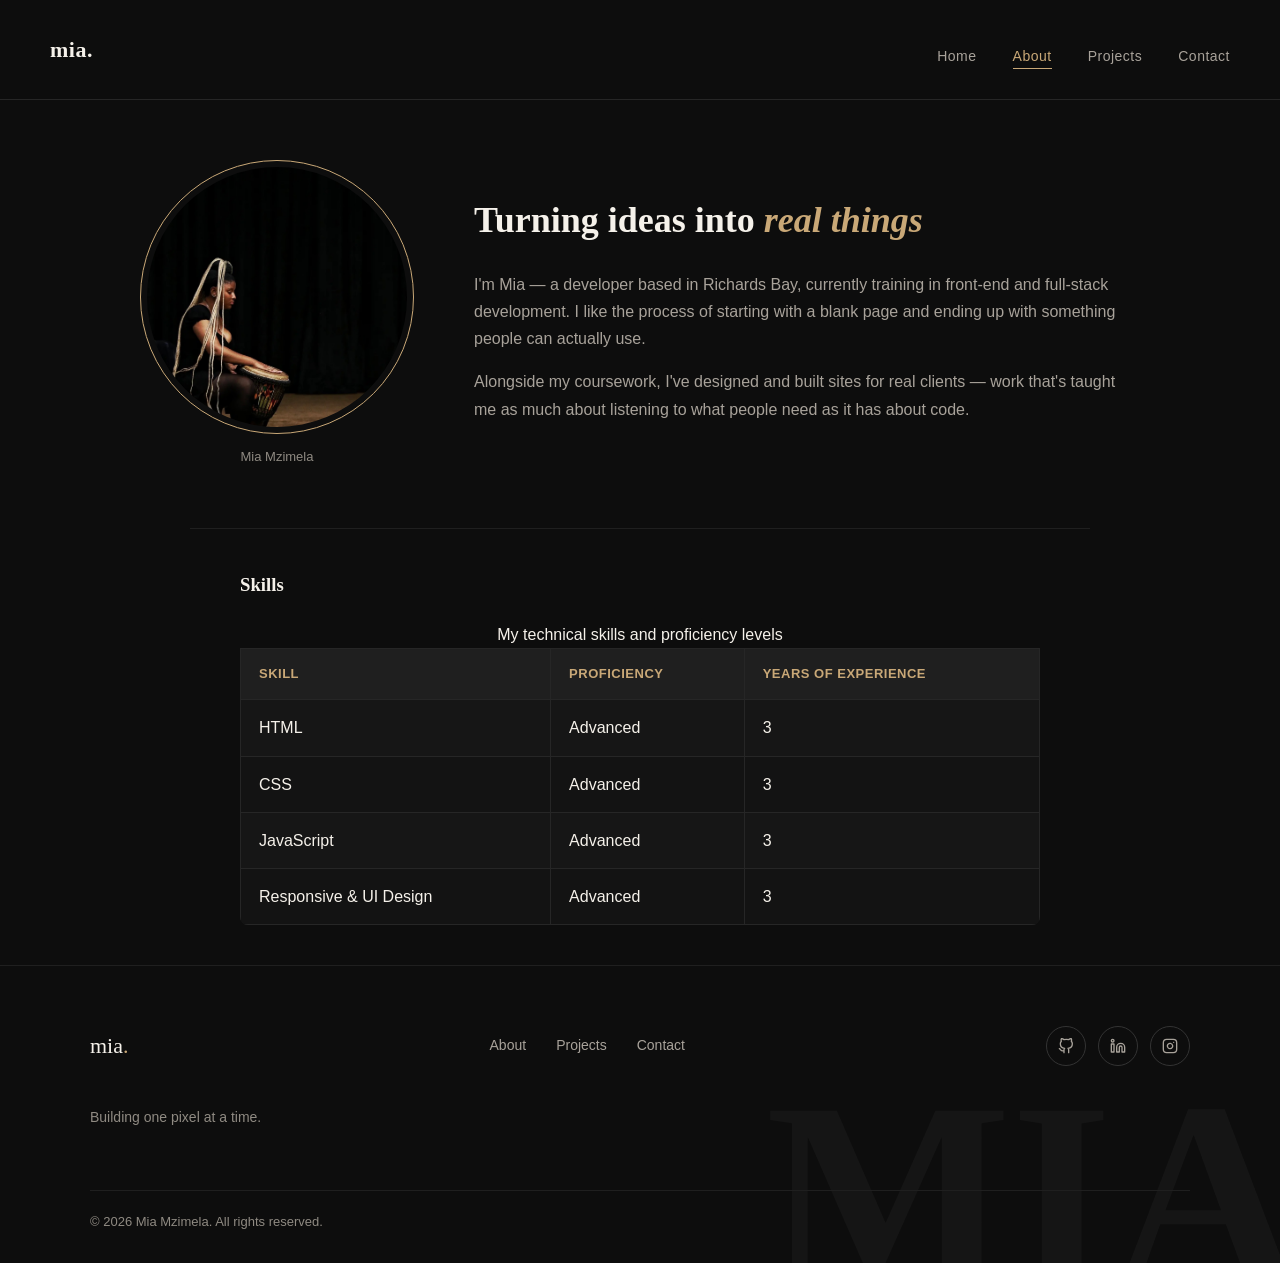
==== commit 441103ab: "Add hidden headings to fix section-without-heading warnings w3c validator flagged the about-hero and" ====
--- a/about.html
+++ b/about.html
@@ -26,14 +26,15 @@
     <main>
         <!-- Two-column intro: photo + bio, no wrapper divs needed -->
         <section class="about-hero">
+            <h2 class="visually-hidden">About Mia</h2>
             <figure class="about-photo">
                 <img src="images/profile.jpg" alt="Portrait photo of Mia Mzimela">
                 <figcaption>Mia Mzimela</figcaption>
             </figure>
             <section class="about-text">
                 <h2>Turning ideas into <em>real things</em></h2>
-                <p>I'm Mia - a developer based in Richards Bay, currently training in front-end and full-stack development. I like the process of starting with a blank page and ending up with something people can actually use.</p>
-                <p>Alongside my coursework, I've designed and built sites for real clients, work that's taught me as much about listening to what people need as it has about code.</p>
+                <p>I'm Mia — a developer based in Richards Bay, currently training in front-end and full-stack development. I like the process of starting with a blank page and ending up with something people can actually use.</p>
+                <p>Alongside my coursework, I've designed and built sites for real clients — work that's taught me as much about listening to what people need as it has about code.</p>
             </section>
         </section>
 
--- a/css/styles.css
+++ b/css/styles.css
@@ -161,6 +161,7 @@
     font-weight: 600;
     text-decoration: none;
     transition: all 0.2s ease-in-out;
+    box-sizing: border-box;
 }
 
 .btn-primary {
@@ -204,6 +205,21 @@
     max-width: 800px;
     background-color: #0d0d0d;
     border-top: 1px solid #1f1f1f;
+}
+
+/* hides text visually but keeps it available to screen readers - used for
+   section headings the design doesn't need to show, but the validator and
+   accessibility tools still expect */
+.visually-hidden {
+    position: absolute;
+    width: 1px;
+    height: 1px;
+    padding: 0;
+    margin: -1px;
+    overflow: hidden;
+    clip-path: inset(50%);
+    white-space: nowrap;
+    border: 0;
 }
 
 /* about page - photo next to bio text */
@@ -632,4 +648,82 @@
     color: #8f8a82;
     position: relative;
     z-index: 1;
+}
+
+/* small screens - tightening things up that were sized for desktop */
+@media (width <= 640px) {
+    #site-header {
+        padding: 18px 20px;
+    }
+
+    nav ul {
+        gap: 16px;
+    }
+
+    .hero {
+        min-height: 420px;
+        padding: 60px 24px;
+    }
+
+    .hero h2 {
+        font-size: 30px;
+    }
+
+    .hero-actions {
+        flex-direction: column;
+        width: 100%;
+    }
+
+    .btn {
+        width: 100%;
+        text-align: center;
+    }
+
+    .about-hero {
+        flex-direction: column;
+        padding: 40px 24px;
+        gap: 30px;
+        text-align: center;
+    }
+
+    .about-photo {
+        margin: 0 auto;
+    }
+
+    .about-text h2 {
+        font-size: 28px;
+    }
+
+    .skills,
+    .intro {
+        padding: 30px 24px;
+    }
+
+    /* the table can get cramped on narrow screens, so let it scroll sideways instead of squishing */
+    table {
+        display: block;
+        overflow-x: auto;
+        white-space: nowrap;
+    }
+
+    .contact-layout {
+        flex-direction: column;
+        padding: 40px 24px;
+        gap: 40px;
+    }
+
+    .contact-intro h2 {
+        font-size: 32px;
+    }
+
+    .footer-top {
+        flex-direction: column;
+        align-items: flex-start;
+        gap: 20px;
+    }
+
+    #site-footer::after {
+        font-size: 140px;
+        bottom: -30px;
+    }
 }
